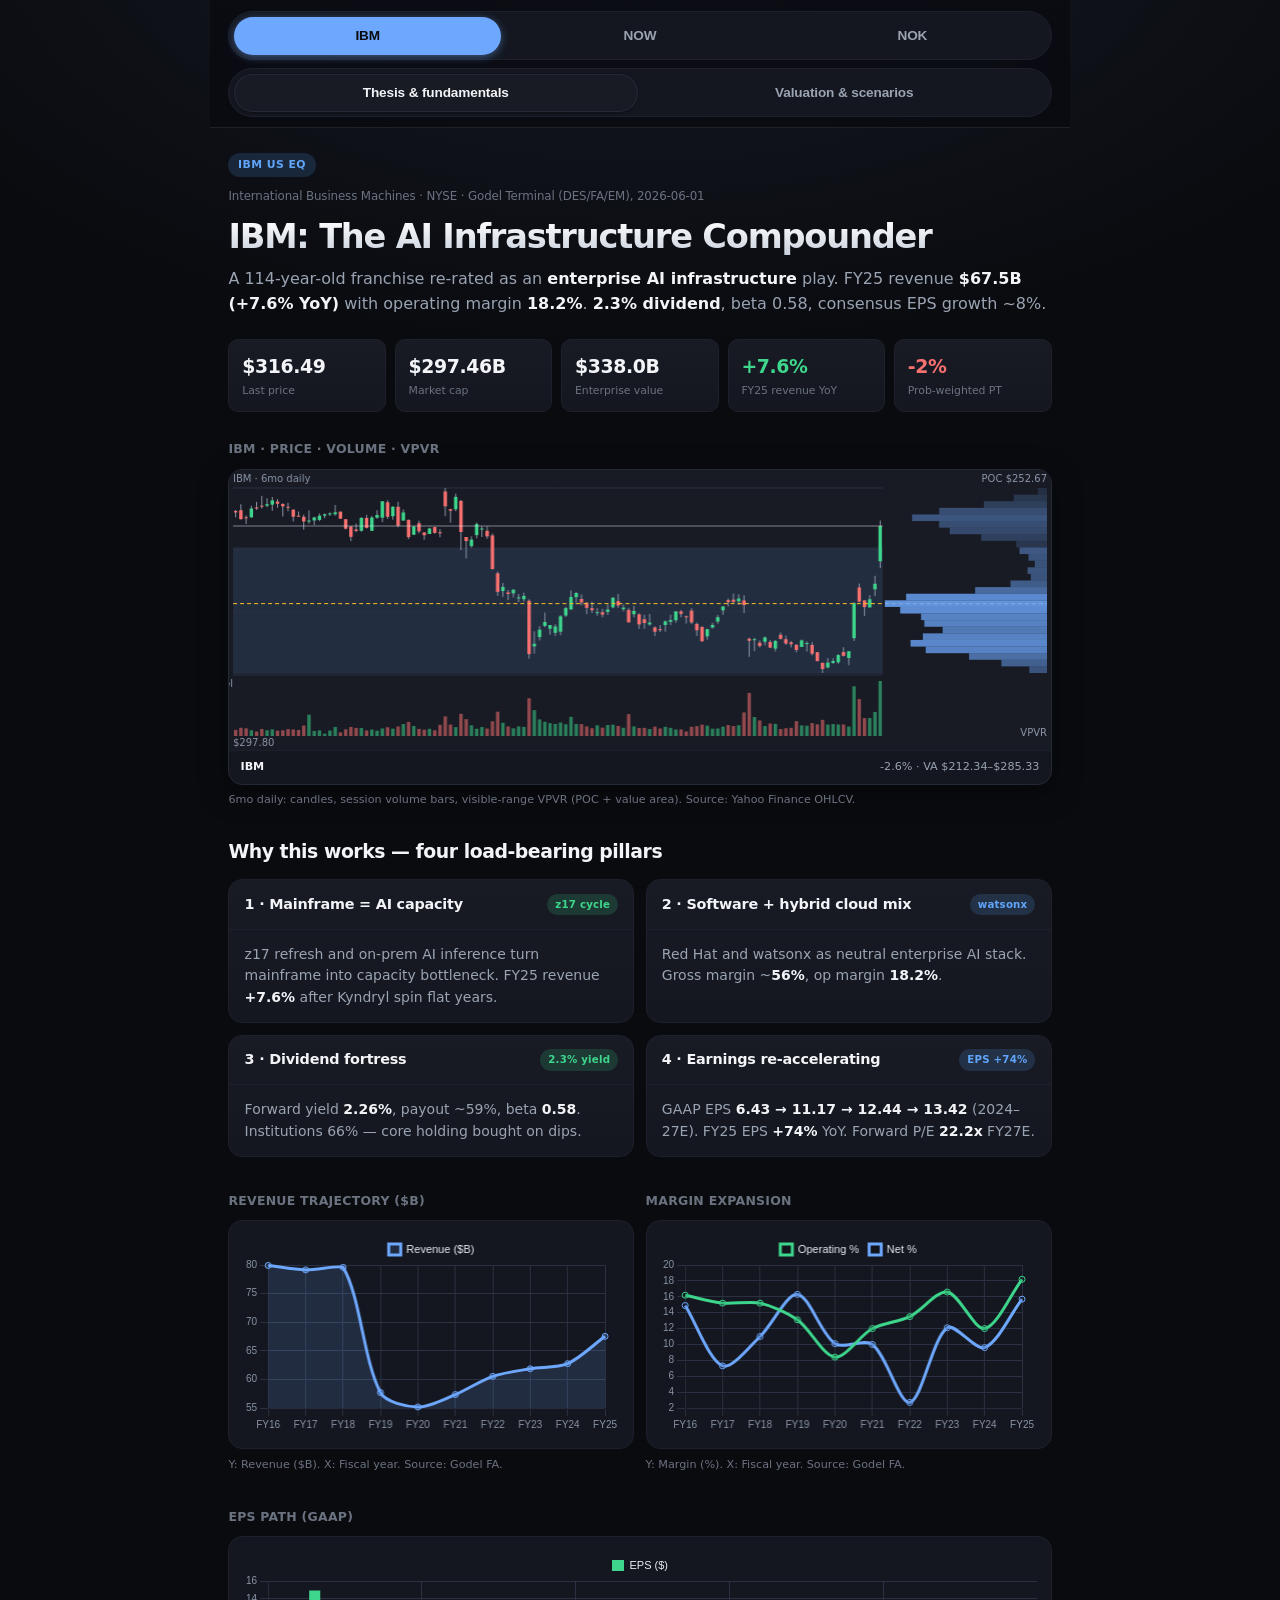
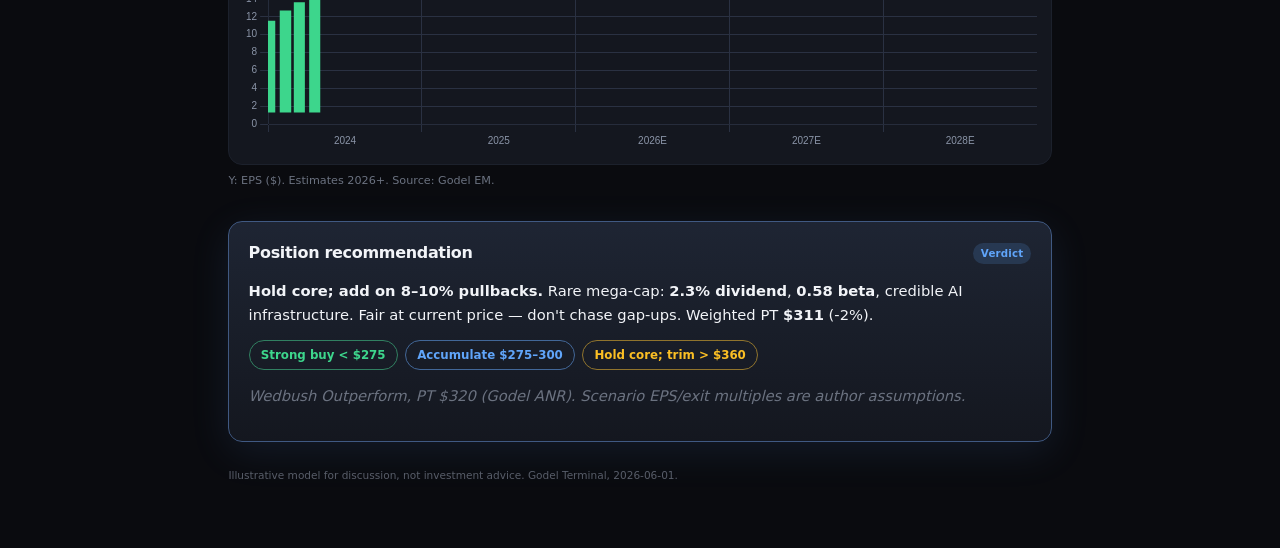
==== index.html @ f0297474 "Investment theses static site Co-authored-by: Cursor <cursoragent@cursor.com>" ====
<!DOCTYPE html>
<html lang="en">
<head>
  <meta charset="UTF-8" />
  <meta name="viewport" content="width=device-width, initial-scale=1, viewport-fit=cover" />
  <meta name="theme-color" content="#0f1117" />
  <title>Investment Theses</title>
  <link rel="stylesheet" href="styles.css" />
  <script src="chart.umd.min.js"></script>
</head>
<body>
  <div class="wrap">
    <div id="top-bar" class="top-bar"></div>
    <main id="main"></main>
  </div>
  <script src="data.js"></script>
  <script src="vpvr.js"></script>
  <script src="app.js"></script>
</body>
</html>
---- styles.css ----
:root {
  --bg: #0a0b0f;
  --bg-elev: #101218;
  --surface: #14171f;
  --surface-2: #181b24;
  --border: #242936;
  --border-soft: #1c212c;
  --text: #f2f4f8;
  --muted: #9aa3b2;
  --faint: #6b7280;
  --accent: #6ea8fe;
  --success: #3dd68c;
  --danger: #f87171;
  --warning: #fbbf24;
  --info: #60a5fa;
  --radius: 14px;
  --radius-sm: 10px;
  --ease: cubic-bezier(0.22, 0.61, 0.36, 1);
}

* { box-sizing: border-box; margin: 0; padding: 0; }
html { -webkit-text-size-adjust: 100%; scroll-behavior: smooth; }

body {
  font-family: -apple-system, BlinkMacSystemFont, "SF Pro Text", system-ui, "Segoe UI", Roboto, sans-serif;
  background:
    radial-gradient(120% 90% at 50% -10%, #161a26 0%, var(--bg) 55%) fixed,
    var(--bg);
  color: var(--text);
  line-height: 1.5;
  min-height: 100dvh;
  -webkit-font-smoothing: antialiased;
  text-rendering: optimizeLegibility;
}

.wrap {
  max-width: 860px;
  margin: 0 auto;
  padding: 0 1.15rem 4rem;
  padding-left: max(1.15rem, env(safe-area-inset-left));
  padding-right: max(1.15rem, env(safe-area-inset-right));
}

/* ---------- Top bar / segmented controls ---------- */
.top-bar {
  position: sticky;
  top: 0;
  z-index: 30;
  background: color-mix(in srgb, var(--bg) 72%, transparent);
  -webkit-backdrop-filter: saturate(180%) blur(20px);
  backdrop-filter: saturate(180%) blur(20px);
  border-bottom: 1px solid var(--border-soft);
  padding: 0.6rem 1.15rem 0.65rem;
  margin: 0 -1.15rem 1.4rem;
  padding-top: max(0.7rem, env(safe-area-inset-top));
}

.ticker-row,
.view-row {
  display: grid;
  gap: 0.3rem;
  background: var(--surface);
  border: 1px solid var(--border-soft);
  border-radius: 999px;
  padding: 0.28rem;
}
.ticker-row { grid-template-columns: repeat(3, 1fr); margin-bottom: 0.5rem; }
.view-row { grid-template-columns: repeat(2, 1fr); }

.ticker-btn,
.view-btn {
  appearance: none;
  border: none;
  background: transparent;
  color: var(--muted);
  font-size: 0.85rem;
  font-weight: 600;
  letter-spacing: -0.01em;
  border-radius: 999px;
  min-height: 38px;
  padding: 0 0.5rem;
  cursor: pointer;
  transition: color 0.2s var(--ease), background 0.25s var(--ease), box-shadow 0.25s var(--ease);
  -webkit-tap-highlight-color: transparent;
}
.ticker-btn:active,
.view-btn:active { transform: scale(0.97); }

.ticker-btn.active {
  color: #0a0b0f;
  background: var(--accent);
  box-shadow: 0 2px 8px color-mix(in srgb, var(--accent) 45%, transparent);
}
.view-btn.active {
  color: var(--text);
  background: var(--surface-2);
  box-shadow: 0 1px 3px rgba(0, 0, 0, 0.4), inset 0 0 0 1px var(--border);
}

/* ---------- Header ---------- */
main { animation: fade-up 0.45s var(--ease) both; }
@keyframes fade-up {
  from { opacity: 0; transform: translateY(8px); }
  to { opacity: 1; transform: none; }
}

.badge {
  display: inline-flex;
  align-items: center;
  font-size: 0.68rem;
  font-weight: 700;
  letter-spacing: 0.04em;
  padding: 0.22rem 0.6rem;
  border-radius: 999px;
  background: color-mix(in srgb, var(--info) 16%, transparent);
  color: var(--info);
  margin-bottom: 0.7rem;
  text-transform: uppercase;
}
.meta { font-size: 0.74rem; color: var(--faint); margin-bottom: 0.85rem; letter-spacing: -0.01em; }

h1 {
  font-size: clamp(1.6rem, 7vw, 2.1rem);
  font-weight: 800;
  letter-spacing: -0.035em;
  line-height: 1.1;
  margin-bottom: 0.7rem;
  background: linear-gradient(180deg, #ffffff, #c8cfdc);
  -webkit-background-clip: text;
  background-clip: text;
  -webkit-text-fill-color: transparent;
}
.lead { color: var(--muted); font-size: 1rem; line-height: 1.55; margin-bottom: 1.4rem; }
.lead strong { color: var(--text); font-weight: 650; }

/* ---------- Stat grid ---------- */
.stats {
  display: grid;
  grid-template-columns: repeat(2, 1fr);
  gap: 0.55rem;
  margin-bottom: 1.6rem;
}
@media (min-width: 560px) { .stats { grid-template-columns: repeat(5, 1fr); } }

.stat {
  background: linear-gradient(180deg, var(--surface-2), var(--surface));
  border: 1px solid var(--border-soft);
  border-radius: var(--radius-sm);
  padding: 0.7rem 0.8rem;
  transition: transform 0.2s var(--ease), border-color 0.2s var(--ease);
}
.stat:active { transform: scale(0.98); }
.stat .val { font-size: 1.18rem; font-weight: 750; letter-spacing: -0.02em; }
.stat .val.success { color: var(--success); }
.stat .val.danger { color: var(--danger); }
.stat .val.warning { color: var(--warning); }
.stat .lbl { font-size: 0.68rem; color: var(--faint); margin-top: 0.2rem; letter-spacing: -0.005em; }

/* ---------- Headings ---------- */
h2 {
  font-size: 1.18rem;
  font-weight: 750;
  letter-spacing: -0.025em;
  margin: 1.8rem 0 0.9rem;
}
h3 {
  font-size: 0.78rem;
  font-weight: 650;
  letter-spacing: 0.02em;
  text-transform: uppercase;
  margin: 1.1rem 0 0.55rem;
  color: var(--faint);
}

/* ---------- Cards ---------- */
.tab-panel { animation: fade-up 0.4s var(--ease) both; }

.grid-2 { display: grid; gap: 0.7rem; margin-bottom: 1.1rem; }
@media (min-width: 640px) { .grid-2 { grid-template-columns: 1fr 1fr; } }

.card {
  background: linear-gradient(180deg, var(--surface-2), var(--surface));
  border: 1px solid var(--border-soft);
  border-radius: var(--radius);
  overflow: hidden;
  transition: transform 0.2s var(--ease), border-color 0.2s var(--ease);
}
.card:active { transform: scale(0.99); }
.card-head {
  display: flex;
  justify-content: space-between;
  align-items: center;
  gap: 0.5rem;
  padding: 0.85rem 0.95rem;
  border-bottom: 1px solid var(--border-soft);
  font-size: 0.9rem;
  font-weight: 700;
  letter-spacing: -0.015em;
}
.card-body { padding: 0.85rem 0.95rem; font-size: 0.875rem; color: var(--muted); line-height: 1.55; }
.card-body strong { color: var(--text); font-weight: 650; }

.pill-sm {
  font-size: 0.64rem;
  font-weight: 700;
  letter-spacing: 0.02em;
  padding: 0.18rem 0.5rem;
  border-radius: 999px;
  white-space: nowrap;
}
.pill-sm.success { background: color-mix(in srgb, var(--success) 16%, transparent); color: var(--success); }
.pill-sm.info { background: color-mix(in srgb, var(--info) 16%, transparent); color: var(--info); }
.pill-sm.warning { background: color-mix(in srgb, var(--warning) 16%, transparent); color: var(--warning); }

/* ---------- Chart boxes ---------- */
.chart-box {
  background: var(--surface);
  border: 1px solid var(--border-soft);
  border-radius: var(--radius);
  padding: 0.85rem;
  margin-bottom: 0.5rem;
  min-height: 220px;
}
.chart-box canvas { width: 100% !important; height: 200px !important; }
.caption { font-size: 0.7rem; color: var(--faint); margin-bottom: 1.1rem; line-height: 1.45; }

/* ---------- Mini plot ---------- */
.mini-plots-section { margin: 0 0 1.6rem; }
.mini-plots-heading {
  font-size: 0.78rem;
  font-weight: 650;
  letter-spacing: 0.02em;
  text-transform: uppercase;
  color: var(--faint);
  margin-bottom: 0.65rem;
}
.mini-plot-active { margin-bottom: 0.4rem; }
.mini-plot {
  background: var(--surface);
  border: 1px solid var(--border);
  border-radius: var(--radius);
  overflow: hidden;
  box-shadow: 0 8px 30px rgba(0, 0, 0, 0.35);
}
.mini-plot-canvas { display: block; width: 100%; height: 280px; }
.mini-plot-foot {
  display: flex;
  justify-content: space-between;
  align-items: center;
  padding: 0.5rem 0.7rem;
  font-size: 0.7rem;
  color: var(--muted);
  border-top: 1px solid var(--border-soft);
}
.mini-plot-sym { font-weight: 700; color: var(--text); letter-spacing: -0.01em; }

/* ---------- Table ---------- */
.table-wrap {
  overflow-x: auto;
  -webkit-overflow-scrolling: touch;
  margin: 0.85rem 0 1.1rem;
  border: 1px solid var(--border-soft);
  border-radius: var(--radius);
  max-width: 100%;
  scrollbar-width: thin;
}
.table-wrap table { min-width: 620px; }
table { width: 100%; border-collapse: collapse; font-size: 0.78rem; }
th, td { padding: 0.65rem 0.7rem; text-align: left; border-bottom: 1px solid var(--border-soft); }
th {
  background: var(--surface-2);
  color: var(--faint);
  font-weight: 650;
  font-size: 0.68rem;
  letter-spacing: 0.03em;
  text-transform: uppercase;
  position: sticky;
  top: 0;
}
tr:last-child td { border-bottom: none; }
td.num { text-align: right; white-space: nowrap; font-variant-numeric: tabular-nums; }
tr.row-danger td:first-child { color: var(--danger); font-weight: 650; }
tr.row-info td:first-child { color: var(--info); font-weight: 650; }
tr.row-success td:first-child { color: var(--success); font-weight: 650; }

/* ---------- Callouts ---------- */
.callout {
  border-radius: var(--radius);
  padding: 0.9rem 1rem;
  margin-bottom: 0.75rem;
  font-size: 0.84rem;
}
.callout.success { background: color-mix(in srgb, var(--success) 8%, var(--surface)); border: 1px solid color-mix(in srgb, var(--success) 28%, var(--border-soft)); }
.callout.danger { background: color-mix(in srgb, var(--danger) 8%, var(--surface)); border: 1px solid color-mix(in srgb, var(--danger) 28%, var(--border-soft)); }
.callout-title { font-weight: 700; margin-bottom: 0.5rem; font-size: 0.88rem; letter-spacing: -0.01em; }
.callout ul { padding-left: 1.15rem; color: var(--muted); }
.callout li { margin-bottom: 0.35rem; line-height: 1.5; }

/* ---------- Verdict ---------- */
.verdict {
  border: 1px solid color-mix(in srgb, var(--accent) 38%, var(--border));
  border-radius: var(--radius);
  background:
    linear-gradient(180deg, color-mix(in srgb, var(--accent) 7%, var(--surface-2)), var(--surface));
  padding: 1.2rem;
  margin: 2rem 0 1.2rem;
  box-shadow: 0 10px 40px color-mix(in srgb, var(--accent) 10%, transparent);
}
.verdict-head { display: flex; justify-content: space-between; align-items: center; margin-bottom: 0.85rem; font-weight: 750; font-size: 1rem; letter-spacing: -0.02em; }
.verdict p { font-size: 0.92rem; line-height: 1.6; margin-bottom: 0.9rem; }
.verdict p strong { font-weight: 750; color: var(--text); }
.verdict-zones { display: flex; flex-wrap: wrap; gap: 0.45rem; margin-bottom: 0.85rem; }
.zone {
  font-size: 0.74rem;
  font-weight: 600;
  padding: 0.32rem 0.7rem;
  border-radius: 999px;
  border: 1px solid var(--border);
}
.zone.success { border-color: color-mix(in srgb, var(--success) 50%, var(--border)); color: var(--success); }
.zone.info { border-color: color-mix(in srgb, var(--info) 50%, var(--border)); color: var(--info); }
.zone.warning { border-color: color-mix(in srgb, var(--warning) 50%, var(--border)); color: var(--warning); }
.footnote { font-size: 0.72rem; color: var(--faint); font-style: italic; line-height: 1.5; }

.disclaimer { font-size: 0.66rem; color: color-mix(in srgb, var(--faint) 80%, transparent); margin-top: 1.6rem; line-height: 1.5; }
.hidden { display: none !important; }

@media (prefers-reduced-motion: reduce) {
  main, .tab-panel { animation: none; }
  * { transition: none !important; }
}
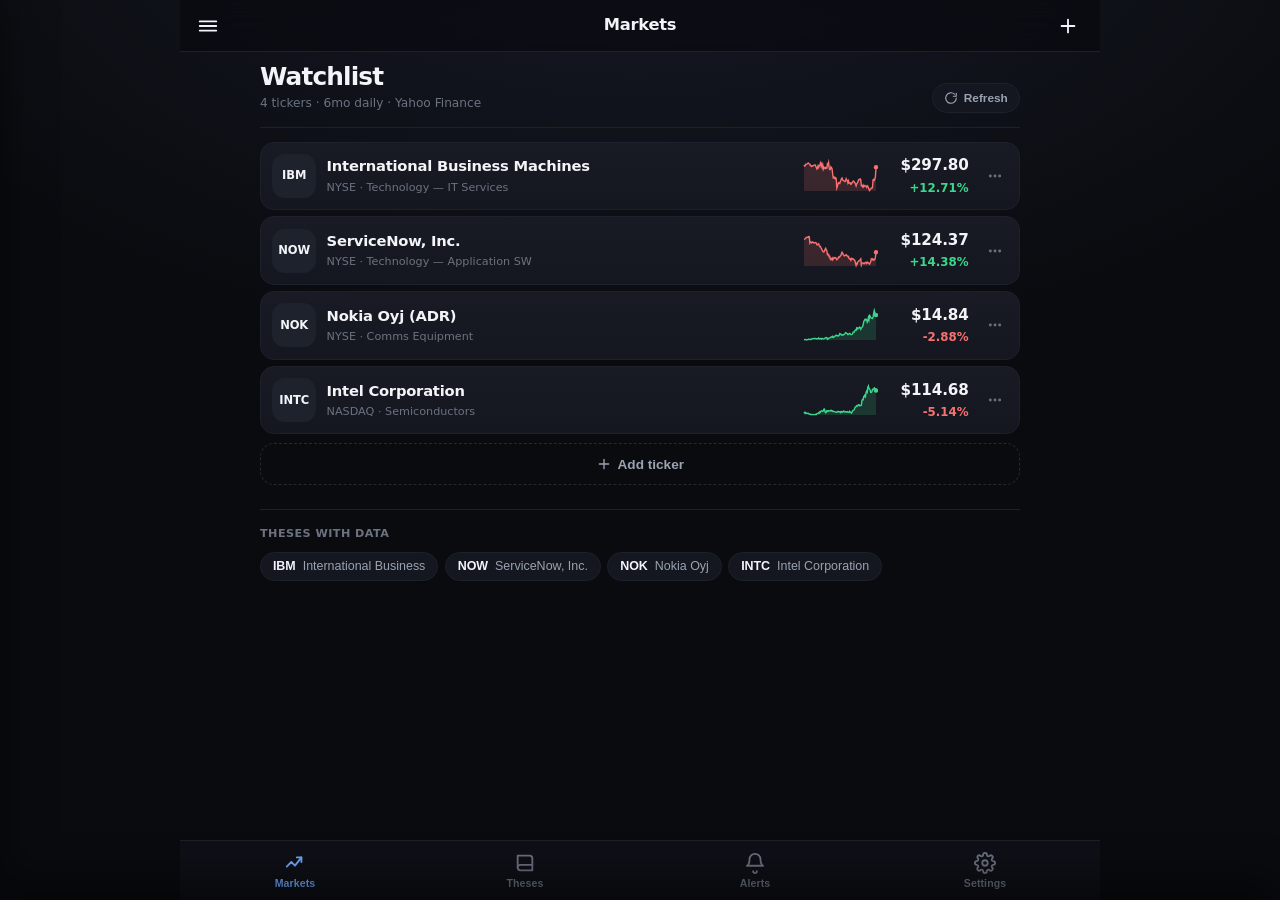
==== commit 9e60c999: "Rebuild as app shell: bottom tabs, drawer, watchlist, hash router The thesis viewer was just a flat " ====
--- a/index.html
+++ b/index.html
@@ -3,16 +3,78 @@
 <head>
   <meta charset="UTF-8" />
   <meta name="viewport" content="width=device-width, initial-scale=1, viewport-fit=cover" />
-  <meta name="theme-color" content="#0f1117" />
-  <title>Investment Theses</title>
+  <meta name="theme-color" content="#0a0b0f" />
+  <title>Free Food — Markets, Theses, Watchlist</title>
   <link rel="stylesheet" href="styles.css" />
   <script src="chart.umd.min.js"></script>
 </head>
 <body>
-  <div class="wrap">
-    <div id="top-bar" class="top-bar"></div>
-    <main id="main"></main>
+  <div id="app" class="app">
+    <header id="app-header" class="app-header">
+      <button type="button" id="btn-drawer" class="icon-btn" aria-label="Open menu">
+        <svg viewBox="0 0 24 24" width="22" height="22" fill="none" stroke="currentColor" stroke-width="2" stroke-linecap="round"><path d="M3 7h18M3 12h18M3 17h18"/></svg>
+      </button>
+      <div class="app-header-title" id="header-title">Markets</div>
+      <button type="button" id="btn-action" class="icon-btn" aria-label="Action">
+        <svg viewBox="0 0 24 24" width="22" height="22" fill="none" stroke="currentColor" stroke-width="2" stroke-linecap="round"><path d="M12 5v14M5 12h14"/></svg>
+      </button>
+    </header>
+
+    <main id="view" class="view"></main>
+
+    <nav id="tabbar" class="tabbar" aria-label="Primary">
+      <button type="button" class="tab" data-tab="markets" aria-label="Markets">
+        <svg viewBox="0 0 24 24" width="22" height="22" fill="none" stroke="currentColor" stroke-width="2" stroke-linecap="round" stroke-linejoin="round"><path d="M3 17l5-5 4 4 7-9"/><path d="M14 7h5v5"/></svg>
+        <span>Markets</span>
+      </button>
+      <button type="button" class="tab" data-tab="theses" aria-label="Theses">
+        <svg viewBox="0 0 24 24" width="22" height="22" fill="none" stroke="currentColor" stroke-width="2" stroke-linecap="round" stroke-linejoin="round"><path d="M4 4h13a3 3 0 013 3v13H7a3 3 0 01-3-3V4z"/><path d="M4 17a3 3 0 013-3h13"/></svg>
+        <span>Theses</span>
+      </button>
+      <button type="button" class="tab" data-tab="alerts" aria-label="Alerts">
+        <svg viewBox="0 0 24 24" width="22" height="22" fill="none" stroke="currentColor" stroke-width="2" stroke-linecap="round" stroke-linejoin="round"><path d="M6 8a6 6 0 1112 0c0 6 3 7 3 7H3s3-1 3-7z"/><path d="M10 21a2 2 0 004 0"/></svg>
+        <span>Alerts</span>
+      </button>
+      <button type="button" class="tab" data-tab="settings" aria-label="Settings">
+        <svg viewBox="0 0 24 24" width="22" height="22" fill="none" stroke="currentColor" stroke-width="2" stroke-linecap="round" stroke-linejoin="round"><circle cx="12" cy="12" r="3"/><path d="M19.4 15a1.7 1.7 0 00.34 1.87l.06.06a2 2 0 01-2.83 2.83l-.06-.06a1.7 1.7 0 00-1.87-.34 1.7 1.7 0 00-1.04 1.56V21a2 2 0 01-4 0v-.08a1.7 1.7 0 00-1.11-1.56 1.7 1.7 0 00-1.87.34l-.06.06A2 2 0 014.13 16.93l.06-.06A1.7 1.7 0 004.53 15a1.7 1.7 0 00-1.56-1.04H3a2 2 0 010-4h.08A1.7 1.7 0 004.6 8.91a1.7 1.7 0 00-.34-1.87l-.06-.06a2 2 0 012.83-2.83l.06.06a1.7 1.7 0 001.87.34H9a1.7 1.7 0 001.04-1.56V3a2 2 0 014 0v.08a1.7 1.7 0 001.04 1.56 1.7 1.7 0 001.87-.34l.06-.06a2 2 0 012.83 2.83l-.06.06a1.7 1.7 0 00-.34 1.87V9c.27.61.86 1 1.51 1.04H21a2 2 0 010 4h-.08a1.7 1.7 0 00-1.52 1.04z"/></svg>
+        <span>Settings</span>
+      </button>
+    </nav>
+
+    <aside id="drawer" class="drawer" aria-hidden="true">
+      <div class="drawer-scrim" data-close></div>
+      <div class="drawer-panel" role="dialog" aria-label="Menu">
+        <div class="drawer-head">
+          <div class="drawer-brand">
+            <div class="brand-mark">F</div>
+            <div>
+              <div class="brand-name">Free Food</div>
+              <div class="brand-sub">Markets · Theses · Watchlist</div>
+            </div>
+          </div>
+          <button type="button" class="icon-btn" data-close aria-label="Close menu">
+            <svg viewBox="0 0 24 24" width="20" height="20" fill="none" stroke="currentColor" stroke-width="2" stroke-linecap="round"><path d="M6 6l12 12M18 6L6 18"/></svg>
+          </button>
+        </div>
+        <nav class="drawer-nav" id="drawer-nav"></nav>
+        <div class="drawer-foot">
+          <a class="drawer-link" href="https://github.com/sneakingaround/free_food" target="_blank" rel="noopener">View source on GitHub</a>
+          <div class="drawer-version" id="drawer-version">v0.2 · 2026-06-01</div>
+        </div>
+      </div>
+    </aside>
+
+    <div id="sheet" class="sheet" aria-hidden="true">
+      <div class="sheet-scrim" data-close></div>
+      <div class="sheet-panel" role="dialog" aria-label="Sheet">
+        <div class="sheet-handle"></div>
+        <div class="sheet-content" id="sheet-content"></div>
+      </div>
+    </div>
+
+    <div id="toast" class="toast" aria-live="polite"></div>
   </div>
+
   <script src="data.js"></script>
   <script src="vpvr.js"></script>
   <script src="app.js"></script>
--- a/styles.css
+++ b/styles.css
@@ -3,22 +3,30 @@
   --bg-elev: #101218;
   --surface: #14171f;
   --surface-2: #181b24;
+  --surface-3: #1e222d;
   --border: #242936;
   --border-soft: #1c212c;
   --text: #f2f4f8;
   --muted: #9aa3b2;
   --faint: #6b7280;
   --accent: #6ea8fe;
+  --accent-2: #8fbcff;
   --success: #3dd68c;
   --danger: #f87171;
   --warning: #fbbf24;
   --info: #60a5fa;
   --radius: 14px;
   --radius-sm: 10px;
+  --radius-lg: 20px;
   --ease: cubic-bezier(0.22, 0.61, 0.36, 1);
+  --header-h: 52px;
+  --tabbar-h: 60px;
+  --safe-top: env(safe-area-inset-top, 0px);
+  --safe-bottom: env(safe-area-inset-bottom, 0px);
 }
 
 * { box-sizing: border-box; margin: 0; padding: 0; }
+html, body { height: 100%; }
 html { -webkit-text-size-adjust: 100%; scroll-behavior: smooth; }
 
 body {
@@ -28,82 +36,537 @@
     var(--bg);
   color: var(--text);
   line-height: 1.5;
-  min-height: 100dvh;
   -webkit-font-smoothing: antialiased;
   text-rendering: optimizeLegibility;
-}
-
-.wrap {
-  max-width: 860px;
+  overflow: hidden; /* outer scrolls live inside .view */
+}
+
+a { color: var(--accent); text-decoration: none; }
+a:hover { color: var(--accent-2); }
+
+/* ============================================================
+   APP SHELL
+   ============================================================ */
+.app {
+  display: grid;
+  grid-template-rows: auto 1fr auto;
+  grid-template-columns: minmax(0, 1fr);
+  height: 100dvh;
+  width: 100%;
+  max-width: 920px;
   margin: 0 auto;
-  padding: 0 1.15rem 4rem;
-  padding-left: max(1.15rem, env(safe-area-inset-left));
-  padding-right: max(1.15rem, env(safe-area-inset-right));
-}
-
-/* ---------- Top bar / segmented controls ---------- */
-.top-bar {
-  position: sticky;
-  top: 0;
-  z-index: 30;
+  position: relative;
+}
+
+/* ----- header ----- */
+.app-header {
+  position: sticky; top: 0; z-index: 30;
+  display: grid;
+  grid-template-columns: 44px 1fr 44px;
+  align-items: center;
+  height: calc(var(--header-h) + var(--safe-top));
+  padding-top: var(--safe-top);
+  padding-inline: 0.5rem;
   background: color-mix(in srgb, var(--bg) 72%, transparent);
   -webkit-backdrop-filter: saturate(180%) blur(20px);
   backdrop-filter: saturate(180%) blur(20px);
   border-bottom: 1px solid var(--border-soft);
-  padding: 0.6rem 1.15rem 0.65rem;
-  margin: 0 -1.15rem 1.4rem;
-  padding-top: max(0.7rem, env(safe-area-inset-top));
-}
-
-.ticker-row,
-.view-row {
+}
+.app-header-title {
+  text-align: center;
+  font-size: 1.02rem;
+  font-weight: 700;
+  letter-spacing: -0.015em;
+  color: var(--text);
+}
+.icon-btn {
+  appearance: none;
+  background: transparent;
+  border: none;
+  color: var(--text);
+  width: 40px; height: 40px;
+  border-radius: 999px;
+  display: inline-flex; align-items: center; justify-content: center;
+  cursor: pointer;
+  transition: background 0.2s var(--ease);
+  -webkit-tap-highlight-color: transparent;
+}
+.icon-btn:hover { background: var(--surface-2); }
+.icon-btn:active { background: var(--surface-3); transform: scale(0.96); }
+
+/* ----- view (scrollable region) ----- */
+.view {
+  overflow-y: auto;
+  overflow-x: hidden;
+  padding: 0.7rem 1.05rem calc(1.6rem + var(--tabbar-h) + var(--safe-bottom));
+  padding-left: max(1.05rem, env(safe-area-inset-left));
+  padding-right: max(1.05rem, env(safe-area-inset-right));
+  scrollbar-width: thin;
+  animation: fade-up 0.32s var(--ease) both;
+}
+@keyframes fade-up {
+  from { opacity: 0; transform: translateY(6px); }
+  to { opacity: 1; transform: none; }
+}
+
+/* ----- tabbar ----- */
+.tabbar {
+  position: sticky; bottom: 0; z-index: 30;
   display: grid;
-  gap: 0.3rem;
+  grid-template-columns: repeat(4, 1fr);
+  gap: 0;
+  height: calc(var(--tabbar-h) + var(--safe-bottom));
+  padding-bottom: var(--safe-bottom);
+  background: color-mix(in srgb, var(--bg-elev) 88%, transparent);
+  -webkit-backdrop-filter: saturate(180%) blur(22px);
+  backdrop-filter: saturate(180%) blur(22px);
+  border-top: 1px solid var(--border-soft);
+}
+.tab {
+  appearance: none;
+  background: transparent;
+  border: none;
+  color: var(--faint);
+  font-size: 0.66rem;
+  font-weight: 600;
+  letter-spacing: 0.01em;
+  display: flex; flex-direction: column;
+  align-items: center; justify-content: center;
+  gap: 0.18rem;
+  cursor: pointer;
+  -webkit-tap-highlight-color: transparent;
+  transition: color 0.18s var(--ease), transform 0.15s var(--ease);
+}
+.tab svg { transition: transform 0.2s var(--ease); }
+.tab:active { transform: scale(0.96); }
+.tab.active { color: var(--accent); }
+.tab.active svg { transform: translateY(-1px); }
+
+/* ============================================================
+   DRAWER
+   ============================================================ */
+.drawer {
+  position: fixed; inset: 0;
+  z-index: 60;
+  pointer-events: none;
+}
+.drawer.open { pointer-events: auto; }
+.drawer-scrim {
+  position: absolute; inset: 0;
+  background: rgba(0, 0, 0, 0.6);
+  opacity: 0;
+  transition: opacity 0.25s var(--ease);
+}
+.drawer.open .drawer-scrim { opacity: 1; }
+.drawer-panel {
+  position: absolute; top: 0; left: 0; bottom: 0;
+  width: min(86vw, 320px);
+  background: var(--bg-elev);
+  border-right: 1px solid var(--border-soft);
+  transform: translateX(-105%);
+  transition: transform 0.28s var(--ease);
+  padding: calc(0.9rem + var(--safe-top)) 0.9rem calc(0.9rem + var(--safe-bottom));
+  display: flex; flex-direction: column;
+  gap: 1rem;
+  box-shadow: 18px 0 40px rgba(0, 0, 0, 0.5);
+}
+.drawer.open .drawer-panel { transform: translateX(0); }
+.drawer-head { display: flex; align-items: center; justify-content: space-between; gap: 0.6rem; }
+.drawer-brand { display: flex; align-items: center; gap: 0.7rem; }
+.brand-mark {
+  width: 38px; height: 38px;
+  border-radius: 10px;
+  background: linear-gradient(140deg, var(--accent), #b692ff);
+  color: #0a0b0f;
+  display: grid; place-items: center;
+  font-weight: 800; font-size: 1.1rem;
+  letter-spacing: -0.02em;
+  box-shadow: 0 6px 18px color-mix(in srgb, var(--accent) 40%, transparent);
+}
+.brand-name { font-weight: 750; letter-spacing: -0.02em; }
+.brand-sub { font-size: 0.7rem; color: var(--faint); }
+
+.drawer-nav { display: flex; flex-direction: column; gap: 0.25rem; }
+.drawer-item {
+  appearance: none;
+  background: transparent;
+  border: none;
+  color: var(--text);
+  text-align: left;
+  display: flex; align-items: center;
+  justify-content: space-between;
+  gap: 0.6rem;
+  padding: 0.75rem 0.7rem;
+  border-radius: var(--radius-sm);
+  cursor: pointer;
+  transition: background 0.18s var(--ease);
+}
+.drawer-item:hover { background: var(--surface-2); }
+.drawer-item.active {
+  background: color-mix(in srgb, var(--accent) 14%, transparent);
+  color: var(--accent);
+}
+.drawer-item-label { font-weight: 650; font-size: 0.95rem; letter-spacing: -0.015em; }
+.drawer-item-hint { font-size: 0.72rem; color: var(--faint); margin-top: 0.1rem; }
+.drawer-item.active .drawer-item-hint { color: color-mix(in srgb, var(--accent) 60%, var(--muted)); }
+
+.drawer-foot { margin-top: auto; display: flex; flex-direction: column; gap: 0.35rem; padding: 0.45rem 0.4rem; }
+.drawer-link { font-size: 0.8rem; }
+.drawer-version { font-size: 0.7rem; color: var(--faint); }
+
+/* ============================================================
+   SHEET (bottom sheet modal)
+   ============================================================ */
+.sheet {
+  position: fixed; inset: 0; z-index: 70;
+  pointer-events: none;
+}
+.sheet.open { pointer-events: auto; }
+.sheet-scrim {
+  position: absolute; inset: 0;
+  background: rgba(0, 0, 0, 0.55);
+  opacity: 0;
+  transition: opacity 0.22s var(--ease);
+}
+.sheet.open .sheet-scrim { opacity: 1; }
+.sheet-panel {
+  position: absolute; left: 0; right: 0; bottom: 0;
+  background: var(--bg-elev);
+  border-top: 1px solid var(--border-soft);
+  border-top-left-radius: var(--radius-lg);
+  border-top-right-radius: var(--radius-lg);
+  padding: 0.65rem 1rem calc(1rem + var(--safe-bottom));
+  max-height: 80dvh;
+  overflow-y: auto;
+  transform: translateY(100%);
+  transition: transform 0.28s var(--ease);
+  box-shadow: 0 -20px 40px rgba(0, 0, 0, 0.55);
+}
+.sheet.open .sheet-panel { transform: translateY(0); }
+.sheet-handle {
+  width: 38px; height: 4px;
+  background: var(--border);
+  border-radius: 999px;
+  margin: 0.15rem auto 0.85rem;
+}
+.sheet-title { font-size: 1.05rem; font-weight: 750; letter-spacing: -0.02em; }
+.sheet-meta { color: var(--faint); font-weight: 500; }
+.sheet-sub { font-size: 0.78rem; color: var(--muted); margin-top: 0.25rem; margin-bottom: 0.9rem; }
+.sheet-note { font-size: 0.72rem; color: var(--faint); margin-top: 0.9rem; line-height: 1.5; }
+
+.picker { list-style: none; display: flex; flex-direction: column; gap: 0.4rem; }
+.picker-row {
+  display: flex; align-items: center; gap: 0.8rem;
+  padding: 0.7rem 0.7rem;
+  border-radius: var(--radius-sm);
   background: var(--surface);
   border: 1px solid var(--border-soft);
-  border-radius: 999px;
-  padding: 0.28rem;
-}
-.ticker-row { grid-template-columns: repeat(3, 1fr); margin-bottom: 0.5rem; }
-.view-row { grid-template-columns: repeat(2, 1fr); }
-
-.ticker-btn,
-.view-btn {
+  cursor: pointer;
+  color: var(--text);
+  transition: transform 0.15s var(--ease), background 0.2s var(--ease), border-color 0.2s var(--ease);
+}
+.picker-row:hover { background: var(--surface-2); border-color: var(--border); }
+.picker-row:active { transform: scale(0.98); }
+.picker-row svg { color: var(--accent); flex: 0 0 auto; }
+.picker-empty { color: var(--faint); font-size: 0.85rem; padding: 0.6rem 0.2rem; }
+
+.action-list { list-style: none; display: flex; flex-direction: column; gap: 0.35rem; }
+.action-btn {
+  appearance: none; background: var(--surface); border: 1px solid var(--border-soft);
+  color: var(--text);
+  width: 100%; text-align: left;
+  padding: 0.78rem 0.85rem;
+  border-radius: var(--radius-sm);
+  font-size: 0.95rem; font-weight: 600;
+  cursor: pointer;
+  transition: background 0.18s var(--ease);
+}
+.action-btn:hover { background: var(--surface-2); }
+.action-btn.destructive { color: var(--danger); }
+
+.quote-stats {
+  display: grid; grid-template-columns: repeat(2, 1fr);
+  gap: 0.5rem;
+}
+.qs {
+  background: var(--surface);
+  border: 1px solid var(--border-soft);
+  border-radius: var(--radius-sm);
+  padding: 0.6rem 0.7rem;
+}
+.qs-l { font-size: 0.68rem; color: var(--faint); text-transform: uppercase; letter-spacing: 0.03em; }
+.qs-v { font-size: 1rem; font-weight: 700; letter-spacing: -0.02em; margin-top: 0.18rem; }
+.qs-v.up { color: var(--success); }
+.qs-v.down { color: var(--danger); }
+
+/* ============================================================
+   TOAST
+   ============================================================ */
+.toast {
+  position: fixed;
+  left: 50%; transform: translateX(-50%) translateY(20px);
+  bottom: calc(var(--tabbar-h) + 1rem + var(--safe-bottom));
+  z-index: 80;
+  background: var(--surface-3);
+  color: var(--text);
+  border: 1px solid var(--border);
+  padding: 0.55rem 0.95rem;
+  border-radius: 999px;
+  font-size: 0.85rem; font-weight: 600;
+  box-shadow: 0 10px 30px rgba(0, 0, 0, 0.5);
+  opacity: 0;
+  pointer-events: none;
+  transition: opacity 0.18s var(--ease), transform 0.22s var(--ease);
+}
+.toast.show { opacity: 1; transform: translateX(-50%) translateY(0); }
+
+/* ============================================================
+   SCREEN PRIMITIVES
+   ============================================================ */
+.screen { max-width: 760px; margin: 0 auto; }
+.screen-head {
+  display: flex; align-items: flex-end; justify-content: space-between;
+  gap: 0.6rem;
+  padding-bottom: 0.9rem;
+  border-bottom: 1px solid var(--border-soft);
+  margin-bottom: 0.85rem;
+}
+.screen-title { font-size: 1.55rem; font-weight: 800; letter-spacing: -0.035em; line-height: 1.1; }
+.screen-sub { font-size: 0.76rem; color: var(--faint); margin-top: 0.25rem; }
+
+.ghost-btn {
   appearance: none;
-  border: none;
+  background: var(--surface);
+  border: 1px solid var(--border-soft);
+  color: var(--muted);
+  padding: 0.42rem 0.7rem;
+  font-size: 0.74rem; font-weight: 600;
+  border-radius: 999px;
+  cursor: pointer;
+  display: inline-flex; align-items: center; gap: 0.35rem;
+  transition: background 0.18s var(--ease), color 0.18s var(--ease), border-color 0.18s var(--ease);
+}
+.ghost-btn:hover { color: var(--text); border-color: var(--border); background: var(--surface-2); }
+
+.primary-btn {
+  appearance: none; border: none;
+  background: var(--accent); color: #0a0b0f;
+  font-weight: 700; letter-spacing: -0.01em;
+  padding: 0.7rem 1rem;
+  border-radius: 999px;
+  cursor: pointer;
+  box-shadow: 0 6px 18px color-mix(in srgb, var(--accent) 40%, transparent);
+  transition: transform 0.15s var(--ease);
+}
+.primary-btn:active { transform: scale(0.98); }
+
+.back-btn {
+  appearance: none; background: transparent; border: none;
+  color: var(--muted); font-weight: 600; font-size: 0.8rem;
+  display: inline-flex; align-items: center; gap: 0.3rem;
+  padding: 0.35rem 0.5rem; margin: 0 0 0.6rem -0.5rem;
+  border-radius: 8px;
+  cursor: pointer;
+  transition: color 0.15s var(--ease), background 0.18s var(--ease);
+}
+.back-btn:hover { color: var(--text); background: var(--surface-2); }
+
+/* ============================================================
+   ROWS (watchlist)
+   ============================================================ */
+.rows { list-style: none; display: flex; flex-direction: column; gap: 0.4rem; }
+.row {
+  display: grid;
+  grid-template-columns: 44px 1fr 76px 80px 32px;
+  align-items: center;
+  gap: 0.65rem;
+  padding: 0.7rem 0.5rem 0.7rem 0.7rem;
+  background: linear-gradient(180deg, var(--surface-2), var(--surface));
+  border: 1px solid var(--border-soft);
+  border-radius: var(--radius);
+  cursor: pointer;
+  transition: transform 0.15s var(--ease), border-color 0.2s var(--ease), background 0.2s var(--ease);
+}
+.row:hover { border-color: var(--border); }
+.row:active { transform: scale(0.99); }
+.row-badge {
+  width: 44px; height: 44px;
+  border-radius: 12px;
+  background: var(--surface-3);
+  border: 1px solid var(--border-soft);
+  display: grid; place-items: center;
+  font-size: 0.72rem; font-weight: 800;
+  letter-spacing: -0.01em;
+  color: var(--text);
+}
+.row-main { min-width: 0; }
+.row-name {
+  font-size: 0.92rem; font-weight: 650;
+  letter-spacing: -0.015em;
+  white-space: nowrap; overflow: hidden; text-overflow: ellipsis;
+}
+.row-sub { font-size: 0.7rem; color: var(--faint); margin-top: 0.15rem; white-space: nowrap; overflow: hidden; text-overflow: ellipsis; }
+.row-spark { width: 76px; height: 34px; }
+.spark-canvas { width: 100% !important; height: 34px !important; display: block; }
+.row-right { text-align: right; min-width: 0; }
+.row-price { font-size: 0.95rem; font-weight: 700; letter-spacing: -0.01em; font-variant-numeric: tabular-nums; }
+.row-change { font-size: 0.74rem; font-weight: 650; margin-top: 0.15rem; font-variant-numeric: tabular-nums; color: var(--muted); }
+.row-change.up { color: var(--success); }
+.row-change.down { color: var(--danger); }
+.row-more {
+  appearance: none; background: transparent; border: none;
+  color: var(--faint);
+  width: 32px; height: 32px;
+  display: inline-grid; place-items: center;
+  border-radius: 8px;
+  cursor: pointer;
+  transition: background 0.18s var(--ease), color 0.18s var(--ease);
+}
+.row-more:hover { background: var(--surface-3); color: var(--text); }
+
+.row-add {
+  appearance: none;
+  margin-top: 0.55rem;
+  width: 100%;
   background: transparent;
+  border: 1px dashed var(--border);
   color: var(--muted);
-  font-size: 0.85rem;
-  font-weight: 600;
-  letter-spacing: -0.01em;
-  border-radius: 999px;
-  min-height: 38px;
-  padding: 0 0.5rem;
-  cursor: pointer;
-  transition: color 0.2s var(--ease), background 0.25s var(--ease), box-shadow 0.25s var(--ease);
-  -webkit-tap-highlight-color: transparent;
-}
-.ticker-btn:active,
-.view-btn:active { transform: scale(0.97); }
-
-.ticker-btn.active {
-  color: #0a0b0f;
-  background: var(--accent);
-  box-shadow: 0 2px 8px color-mix(in srgb, var(--accent) 45%, transparent);
-}
-.view-btn.active {
-  color: var(--text);
+  padding: 0.75rem;
+  border-radius: var(--radius);
+  font-weight: 650; font-size: 0.85rem;
+  display: inline-flex; align-items: center; justify-content: center; gap: 0.35rem;
+  cursor: pointer;
+  transition: border-color 0.18s var(--ease), color 0.18s var(--ease), background 0.18s var(--ease);
+}
+.row-add:hover { color: var(--text); border-color: var(--accent); background: color-mix(in srgb, var(--accent) 7%, transparent); }
+
+@media (max-width: 460px) {
+  .row { grid-template-columns: 40px 1fr 60px 70px 28px; gap: 0.5rem; padding: 0.65rem 0.4rem 0.65rem 0.55rem; }
+  .row-badge { width: 40px; height: 40px; border-radius: 11px; font-size: 0.68rem; }
+  .row-spark { width: 60px; }
+}
+
+/* ============================================================
+   EMPTY STATE
+   ============================================================ */
+.empty {
+  text-align: center;
+  padding: 2rem 1rem;
+  border: 1px dashed var(--border);
+  border-radius: var(--radius-lg);
+  display: flex; flex-direction: column; align-items: center; gap: 0.6rem;
+}
+.empty-icon {
+  width: 64px; height: 64px;
+  border-radius: 16px;
   background: var(--surface-2);
-  box-shadow: 0 1px 3px rgba(0, 0, 0, 0.4), inset 0 0 0 1px var(--border);
-}
-
-/* ---------- Header ---------- */
-main { animation: fade-up 0.45s var(--ease) both; }
-@keyframes fade-up {
-  from { opacity: 0; transform: translateY(8px); }
-  to { opacity: 1; transform: none; }
-}
-
+  display: grid; place-items: center;
+  color: var(--accent);
+}
+.empty-title { font-size: 1.05rem; font-weight: 700; letter-spacing: -0.015em; }
+.empty-sub { font-size: 0.85rem; color: var(--muted); max-width: 360px; line-height: 1.5; }
+
+/* ============================================================
+   THESES INDEX
+   ============================================================ */
+.thesis-grid {
+  display: grid; gap: 0.6rem;
+  grid-template-columns: 1fr;
+  margin-bottom: 1.4rem;
+}
+@media (min-width: 640px) { .thesis-grid { grid-template-columns: 1fr 1fr; } }
+
+.thesis-card {
+  appearance: none;
+  background: linear-gradient(180deg, var(--surface-2), var(--surface));
+  border: 1px solid var(--border-soft);
+  border-radius: var(--radius);
+  padding: 0.95rem 1rem;
+  text-align: left;
+  cursor: pointer;
+  color: var(--text);
+  transition: transform 0.15s var(--ease), border-color 0.2s var(--ease);
+}
+.thesis-card:hover { border-color: var(--border); }
+.thesis-card:active { transform: scale(0.99); }
+.thesis-card-head { display: flex; align-items: center; justify-content: space-between; margin-bottom: 0.5rem; }
+.thesis-card-badge {
+  display: inline-flex; align-items: center;
+  font-size: 0.68rem; font-weight: 800; letter-spacing: 0.04em;
+  padding: 0.2rem 0.55rem;
+  border-radius: 6px;
+  background: var(--surface-3);
+  color: var(--text);
+}
+.thesis-card-title {
+  font-size: 1rem; font-weight: 700; letter-spacing: -0.02em;
+  line-height: 1.3;
+  margin-bottom: 0.3rem;
+}
+.thesis-card-meta { font-size: 0.72rem; color: var(--faint); margin-bottom: 0.75rem; }
+.thesis-card-foot {
+  display: flex; justify-content: space-between; align-items: baseline;
+  font-size: 0.78rem;
+  border-top: 1px solid var(--border-soft);
+  padding-top: 0.55rem;
+}
+.tc-l { color: var(--faint); }
+.tc-arrow { font-weight: 700; font-variant-numeric: tabular-nums; }
+.tc-arrow.up { color: var(--success); }
+.tc-arrow.down { color: var(--danger); }
+
+.movers { margin-top: 1.5rem; padding-top: 1rem; border-top: 1px solid var(--border-soft); }
+.movers-head { font-size: 0.7rem; font-weight: 650; letter-spacing: 0.04em; text-transform: uppercase; color: var(--faint); margin-bottom: 0.55rem; }
+.movers-copy { color: var(--muted); font-size: 0.86rem; line-height: 1.55; }
+
+.chips { display: flex; flex-wrap: wrap; gap: 0.4rem; }
+.chip {
+  appearance: none;
+  display: inline-flex; align-items: center; gap: 0.45rem;
+  background: var(--surface);
+  border: 1px solid var(--border-soft);
+  color: var(--text);
+  padding: 0.4rem 0.75rem;
+  border-radius: 999px;
+  font-size: 0.78rem; font-weight: 600;
+  cursor: pointer;
+  transition: background 0.18s var(--ease), border-color 0.18s var(--ease);
+}
+.chip:hover { background: var(--surface-2); border-color: var(--border); }
+.chip-sym { font-weight: 800; letter-spacing: -0.01em; }
+.chip-name { color: var(--muted); font-weight: 500; }
+
+.zone-list { list-style: none; display: flex; flex-direction: column; gap: 0.45rem; }
+.zone-item {
+  display: flex; align-items: center; gap: 0.7rem;
+  padding: 0.55rem 0.7rem;
+  background: var(--surface);
+  border: 1px solid var(--border-soft);
+  border-radius: var(--radius-sm);
+}
+.zone-sym { font-weight: 800; font-size: 0.78rem; letter-spacing: -0.01em; min-width: 42px; }
+.zone-zones { display: flex; flex-wrap: wrap; gap: 0.3rem; }
+.zone-empty { color: var(--faint); font-size: 0.82rem; }
+
+/* ============================================================
+   SETTINGS
+   ============================================================ */
+.settings { list-style: none; display: flex; flex-direction: column; gap: 0.4rem; }
+.settings-row {
+  display: flex; align-items: center; justify-content: space-between;
+  gap: 0.6rem;
+  padding: 0.85rem 0.95rem;
+  background: linear-gradient(180deg, var(--surface-2), var(--surface));
+  border: 1px solid var(--border-soft);
+  border-radius: var(--radius);
+}
+.settings-label { font-weight: 650; letter-spacing: -0.01em; }
+.settings-hint { font-size: 0.76rem; color: var(--faint); margin-top: 0.15rem; line-height: 1.5; }
+.settings-disclaimer { margin-top: 1.2rem; font-size: 0.7rem; color: var(--faint); font-style: italic; line-height: 1.55; }
+
+/* ============================================================
+   THESIS DETAIL (legacy thesis content styles, kept)
+   ============================================================ */
 .badge {
   display: inline-flex;
   align-items: center;
@@ -133,7 +596,6 @@
 .lead { color: var(--muted); font-size: 1rem; line-height: 1.55; margin-bottom: 1.4rem; }
 .lead strong { color: var(--text); font-weight: 650; }
 
-/* ---------- Stat grid ---------- */
 .stats {
   display: grid;
   grid-template-columns: repeat(2, 1fr);
@@ -156,23 +618,39 @@
 .stat .val.warning { color: var(--warning); }
 .stat .lbl { font-size: 0.68rem; color: var(--faint); margin-top: 0.2rem; letter-spacing: -0.005em; }
 
-/* ---------- Headings ---------- */
-h2 {
-  font-size: 1.18rem;
-  font-weight: 750;
-  letter-spacing: -0.025em;
-  margin: 1.8rem 0 0.9rem;
-}
-h3 {
-  font-size: 0.78rem;
-  font-weight: 650;
-  letter-spacing: 0.02em;
-  text-transform: uppercase;
-  margin: 1.1rem 0 0.55rem;
-  color: var(--faint);
-}
-
-/* ---------- Cards ---------- */
+h2 { font-size: 1.18rem; font-weight: 750; letter-spacing: -0.025em; margin: 1.8rem 0 0.9rem; }
+h3 { font-size: 0.78rem; font-weight: 650; letter-spacing: 0.02em; text-transform: uppercase; margin: 1.1rem 0 0.55rem; color: var(--faint); }
+
+.view-row {
+  display: grid; grid-template-columns: 1fr 1fr;
+  gap: 0.3rem;
+  background: var(--surface);
+  border: 1px solid var(--border-soft);
+  border-radius: 999px;
+  padding: 0.28rem;
+  margin: 0 0 1.2rem;
+}
+.view-btn {
+  appearance: none;
+  border: none;
+  background: transparent;
+  color: var(--muted);
+  font-size: 0.82rem; font-weight: 600;
+  letter-spacing: -0.01em;
+  border-radius: 999px;
+  min-height: 36px;
+  padding: 0 0.5rem;
+  cursor: pointer;
+  transition: color 0.2s var(--ease), background 0.25s var(--ease);
+  -webkit-tap-highlight-color: transparent;
+}
+.view-btn:active { transform: scale(0.97); }
+.view-btn.active {
+  color: var(--text);
+  background: var(--surface-2);
+  box-shadow: 0 1px 3px rgba(0, 0, 0, 0.4), inset 0 0 0 1px var(--border);
+}
+
 .tab-panel { animation: fade-up 0.4s var(--ease) both; }
 
 .grid-2 { display: grid; gap: 0.7rem; margin-bottom: 1.1rem; }
@@ -187,32 +665,25 @@
 }
 .card:active { transform: scale(0.99); }
 .card-head {
-  display: flex;
-  justify-content: space-between;
-  align-items: center;
+  display: flex; justify-content: space-between; align-items: center;
   gap: 0.5rem;
   padding: 0.85rem 0.95rem;
   border-bottom: 1px solid var(--border-soft);
-  font-size: 0.9rem;
-  font-weight: 700;
-  letter-spacing: -0.015em;
+  font-size: 0.9rem; font-weight: 700; letter-spacing: -0.015em;
 }
 .card-body { padding: 0.85rem 0.95rem; font-size: 0.875rem; color: var(--muted); line-height: 1.55; }
 .card-body strong { color: var(--text); font-weight: 650; }
 
 .pill-sm {
-  font-size: 0.64rem;
-  font-weight: 700;
-  letter-spacing: 0.02em;
-  padding: 0.18rem 0.5rem;
-  border-radius: 999px;
+  font-size: 0.64rem; font-weight: 700; letter-spacing: 0.02em;
+  padding: 0.18rem 0.5rem; border-radius: 999px;
   white-space: nowrap;
 }
 .pill-sm.success { background: color-mix(in srgb, var(--success) 16%, transparent); color: var(--success); }
 .pill-sm.info { background: color-mix(in srgb, var(--info) 16%, transparent); color: var(--info); }
 .pill-sm.warning { background: color-mix(in srgb, var(--warning) 16%, transparent); color: var(--warning); }
-
-/* ---------- Chart boxes ---------- */
+.pill-sm.danger { background: color-mix(in srgb, var(--danger) 16%, transparent); color: var(--danger); }
+
 .chart-box {
   background: var(--surface);
   border: 1px solid var(--border-soft);
@@ -224,14 +695,10 @@
 .chart-box canvas { width: 100% !important; height: 200px !important; }
 .caption { font-size: 0.7rem; color: var(--faint); margin-bottom: 1.1rem; line-height: 1.45; }
 
-/* ---------- Mini plot ---------- */
 .mini-plots-section { margin: 0 0 1.6rem; }
 .mini-plots-heading {
-  font-size: 0.78rem;
-  font-weight: 650;
-  letter-spacing: 0.02em;
-  text-transform: uppercase;
-  color: var(--faint);
+  font-size: 0.78rem; font-weight: 650; letter-spacing: 0.02em;
+  text-transform: uppercase; color: var(--faint);
   margin-bottom: 0.65rem;
 }
 .mini-plot-active { margin-bottom: 0.4rem; }
@@ -244,20 +711,15 @@
 }
 .mini-plot-canvas { display: block; width: 100%; height: 280px; }
 .mini-plot-foot {
-  display: flex;
-  justify-content: space-between;
-  align-items: center;
+  display: flex; justify-content: space-between; align-items: center;
   padding: 0.5rem 0.7rem;
-  font-size: 0.7rem;
-  color: var(--muted);
+  font-size: 0.7rem; color: var(--muted);
   border-top: 1px solid var(--border-soft);
 }
 .mini-plot-sym { font-weight: 700; color: var(--text); letter-spacing: -0.01em; }
 
-/* ---------- Table ---------- */
 .table-wrap {
-  overflow-x: auto;
-  -webkit-overflow-scrolling: touch;
+  overflow-x: auto; -webkit-overflow-scrolling: touch;
   margin: 0.85rem 0 1.1rem;
   border: 1px solid var(--border-soft);
   border-radius: var(--radius);
@@ -270,12 +732,9 @@
 th {
   background: var(--surface-2);
   color: var(--faint);
-  font-weight: 650;
-  font-size: 0.68rem;
-  letter-spacing: 0.03em;
-  text-transform: uppercase;
-  position: sticky;
-  top: 0;
+  font-weight: 650; font-size: 0.68rem;
+  letter-spacing: 0.03em; text-transform: uppercase;
+  position: sticky; top: 0;
 }
 tr:last-child td { border-bottom: none; }
 td.num { text-align: right; white-space: nowrap; font-variant-numeric: tabular-nums; }
@@ -283,7 +742,6 @@
 tr.row-info td:first-child { color: var(--info); font-weight: 650; }
 tr.row-success td:first-child { color: var(--success); font-weight: 650; }
 
-/* ---------- Callouts ---------- */
 .callout {
   border-radius: var(--radius);
   padding: 0.9rem 1rem;
@@ -296,12 +754,10 @@
 .callout ul { padding-left: 1.15rem; color: var(--muted); }
 .callout li { margin-bottom: 0.35rem; line-height: 1.5; }
 
-/* ---------- Verdict ---------- */
 .verdict {
   border: 1px solid color-mix(in srgb, var(--accent) 38%, var(--border));
   border-radius: var(--radius);
-  background:
-    linear-gradient(180deg, color-mix(in srgb, var(--accent) 7%, var(--surface-2)), var(--surface));
+  background: linear-gradient(180deg, color-mix(in srgb, var(--accent) 7%, var(--surface-2)), var(--surface));
   padding: 1.2rem;
   margin: 2rem 0 1.2rem;
   box-shadow: 0 10px 40px color-mix(in srgb, var(--accent) 10%, transparent);
@@ -311,8 +767,7 @@
 .verdict p strong { font-weight: 750; color: var(--text); }
 .verdict-zones { display: flex; flex-wrap: wrap; gap: 0.45rem; margin-bottom: 0.85rem; }
 .zone {
-  font-size: 0.74rem;
-  font-weight: 600;
+  font-size: 0.74rem; font-weight: 600;
   padding: 0.32rem 0.7rem;
   border-radius: 999px;
   border: 1px solid var(--border);
@@ -321,11 +776,10 @@
 .zone.info { border-color: color-mix(in srgb, var(--info) 50%, var(--border)); color: var(--info); }
 .zone.warning { border-color: color-mix(in srgb, var(--warning) 50%, var(--border)); color: var(--warning); }
 .footnote { font-size: 0.72rem; color: var(--faint); font-style: italic; line-height: 1.5; }
-
 .disclaimer { font-size: 0.66rem; color: color-mix(in srgb, var(--faint) 80%, transparent); margin-top: 1.6rem; line-height: 1.5; }
 .hidden { display: none !important; }
 
 @media (prefers-reduced-motion: reduce) {
-  main, .tab-panel { animation: none; }
+  .view, .tab-panel { animation: none; }
   * { transition: none !important; }
 }
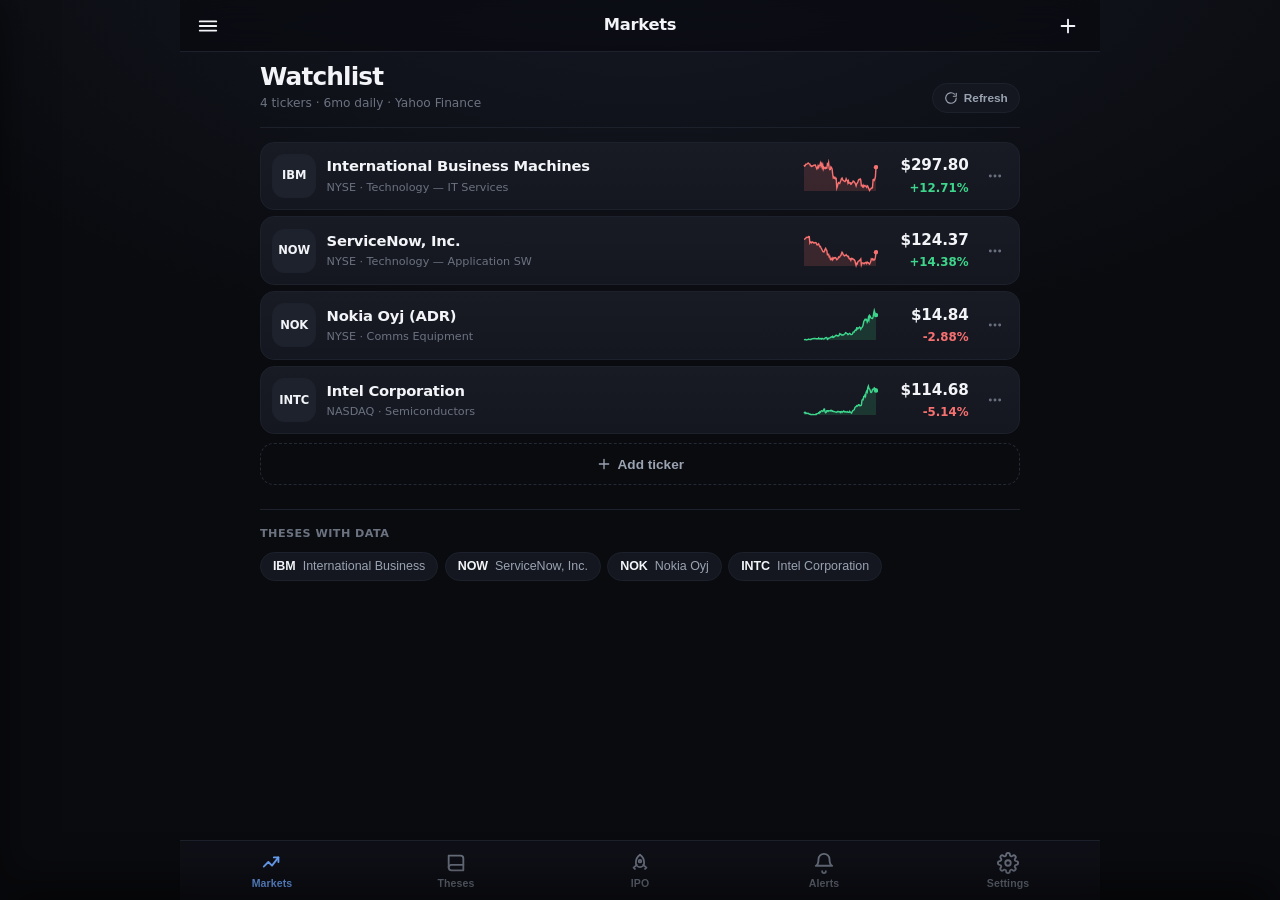
==== commit 572e3a9b: "Add IPO Play tab: category filters + deep Godel-sourced dives New 5th "IPO" tab surfacing 10 recent/" ====
--- a/index.html
+++ b/index.html
@@ -30,6 +30,10 @@
       <button type="button" class="tab" data-tab="theses" aria-label="Theses">
         <svg viewBox="0 0 24 24" width="22" height="22" fill="none" stroke="currentColor" stroke-width="2" stroke-linecap="round" stroke-linejoin="round"><path d="M4 4h13a3 3 0 013 3v13H7a3 3 0 01-3-3V4z"/><path d="M4 17a3 3 0 013-3h13"/></svg>
         <span>Theses</span>
+      </button>
+      <button type="button" class="tab" data-tab="ipo" aria-label="IPO">
+        <svg viewBox="0 0 24 24" width="22" height="22" fill="none" stroke="currentColor" stroke-width="2" stroke-linecap="round" stroke-linejoin="round"><path d="M12 3c3 2 4.5 5 4.5 9a4.5 4.5 0 01-9 0c0-4 1.5-7 4.5-9z"/><path d="M8.5 14L5 17l1.5 1.5M15.5 14L19 17l-1.5 1.5"/><circle cx="12" cy="10" r="1.4"/></svg>
+        <span>IPO</span>
       </button>
       <button type="button" class="tab" data-tab="alerts" aria-label="Alerts">
         <svg viewBox="0 0 24 24" width="22" height="22" fill="none" stroke="currentColor" stroke-width="2" stroke-linecap="round" stroke-linejoin="round"><path d="M6 8a6 6 0 1112 0c0 6 3 7 3 7H3s3-1 3-7z"/><path d="M10 21a2 2 0 004 0"/></svg>
--- a/styles.css
+++ b/styles.css
@@ -113,7 +113,7 @@
 .tabbar {
   position: sticky; bottom: 0; z-index: 30;
   display: grid;
-  grid-template-columns: repeat(4, 1fr);
+  grid-template-columns: repeat(5, 1fr);
   gap: 0;
   height: calc(var(--tabbar-h) + var(--safe-bottom));
   padding-bottom: var(--safe-bottom);
@@ -549,6 +549,83 @@
 .zone-empty { color: var(--faint); font-size: 0.82rem; }
 
 /* ============================================================
+   IPO PLAY
+   ============================================================ */
+.filter-block { display: flex; flex-direction: column; gap: 0.45rem; margin-bottom: 1.1rem; }
+.filter-row { display: flex; gap: 0.4rem; overflow-x: auto; -webkit-overflow-scrolling: touch; scrollbar-width: none; padding-bottom: 0.1rem; }
+.filter-row::-webkit-scrollbar { display: none; }
+.filter-row.wrap { flex-wrap: wrap; overflow-x: visible; }
+.filter-chip {
+  appearance: none;
+  flex: 0 0 auto;
+  background: var(--surface);
+  border: 1px solid var(--border-soft);
+  color: var(--muted);
+  padding: 0.4rem 0.8rem;
+  border-radius: 999px;
+  font-size: 0.76rem; font-weight: 650;
+  letter-spacing: -0.01em;
+  cursor: pointer;
+  white-space: nowrap;
+  transition: background 0.18s var(--ease), color 0.18s var(--ease), border-color 0.18s var(--ease);
+}
+.filter-chip:hover { color: var(--text); border-color: var(--border); }
+.filter-chip.active {
+  background: color-mix(in srgb, var(--accent) 16%, transparent);
+  border-color: color-mix(in srgb, var(--accent) 45%, var(--border));
+  color: var(--accent);
+}
+
+.cat-tags { display: flex; flex-wrap: wrap; gap: 0.3rem; margin-bottom: 0.7rem; }
+.cat-tag {
+  font-size: 0.64rem; font-weight: 650; letter-spacing: 0.01em;
+  padding: 0.18rem 0.5rem;
+  border-radius: 6px;
+  background: var(--surface-3);
+  color: var(--muted);
+  border: 1px solid var(--border-soft);
+}
+
+.ipo-card .thesis-card-title { margin-bottom: 0.5rem; }
+.ipo-journey {
+  display: flex; align-items: center; gap: 0.4rem;
+  flex-wrap: wrap;
+  padding: 0.55rem 0;
+  margin-bottom: 0.2rem;
+}
+.ij-step { display: inline-flex; flex-direction: column; line-height: 1.1; }
+.ij-l { font-size: 0.58rem; color: var(--faint); text-transform: uppercase; letter-spacing: 0.04em; }
+.ij-v { font-size: 0.92rem; font-weight: 750; letter-spacing: -0.01em; font-variant-numeric: tabular-nums; }
+.ij-arrow { color: var(--faint); font-size: 0.85rem; }
+.ipo-journey.upcoming .ij-step { margin-right: 1.1rem; }
+
+.ipo-detail-head { display: flex; align-items: center; gap: 0.5rem; margin-bottom: 0.2rem; }
+.ipo-detail-head .badge { margin-bottom: 0; }
+
+.timeline { list-style: none; display: flex; flex-direction: column; margin: 0.4rem 0 1.2rem; }
+.timeline-item { display: grid; grid-template-columns: 16px 1fr; gap: 0.7rem; position: relative; padding-bottom: 0.9rem; }
+.timeline-item:not(:last-child)::before {
+  content: ""; position: absolute;
+  left: 7px; top: 14px; bottom: 0;
+  width: 1px; background: var(--border);
+}
+.tl-dot {
+  width: 11px; height: 11px; margin-top: 4px;
+  border-radius: 999px;
+  background: var(--accent);
+  box-shadow: 0 0 0 3px color-mix(in srgb, var(--accent) 18%, transparent);
+}
+.tl-body { min-width: 0; }
+.tl-head { display: flex; align-items: baseline; justify-content: space-between; gap: 0.5rem; }
+.tl-type { font-weight: 700; font-size: 0.82rem; letter-spacing: -0.01em; }
+.tl-date { font-size: 0.7rem; color: var(--faint); font-variant-numeric: tabular-nums; white-space: nowrap; }
+.tl-desc { font-size: 0.8rem; color: var(--muted); line-height: 1.5; margin-top: 0.15rem; }
+
+@media (max-width: 380px) {
+  .tab { font-size: 0.6rem; }
+}
+
+/* ============================================================
    SETTINGS
    ============================================================ */
 .settings { list-style: none; display: flex; flex-direction: column; gap: 0.4rem; }
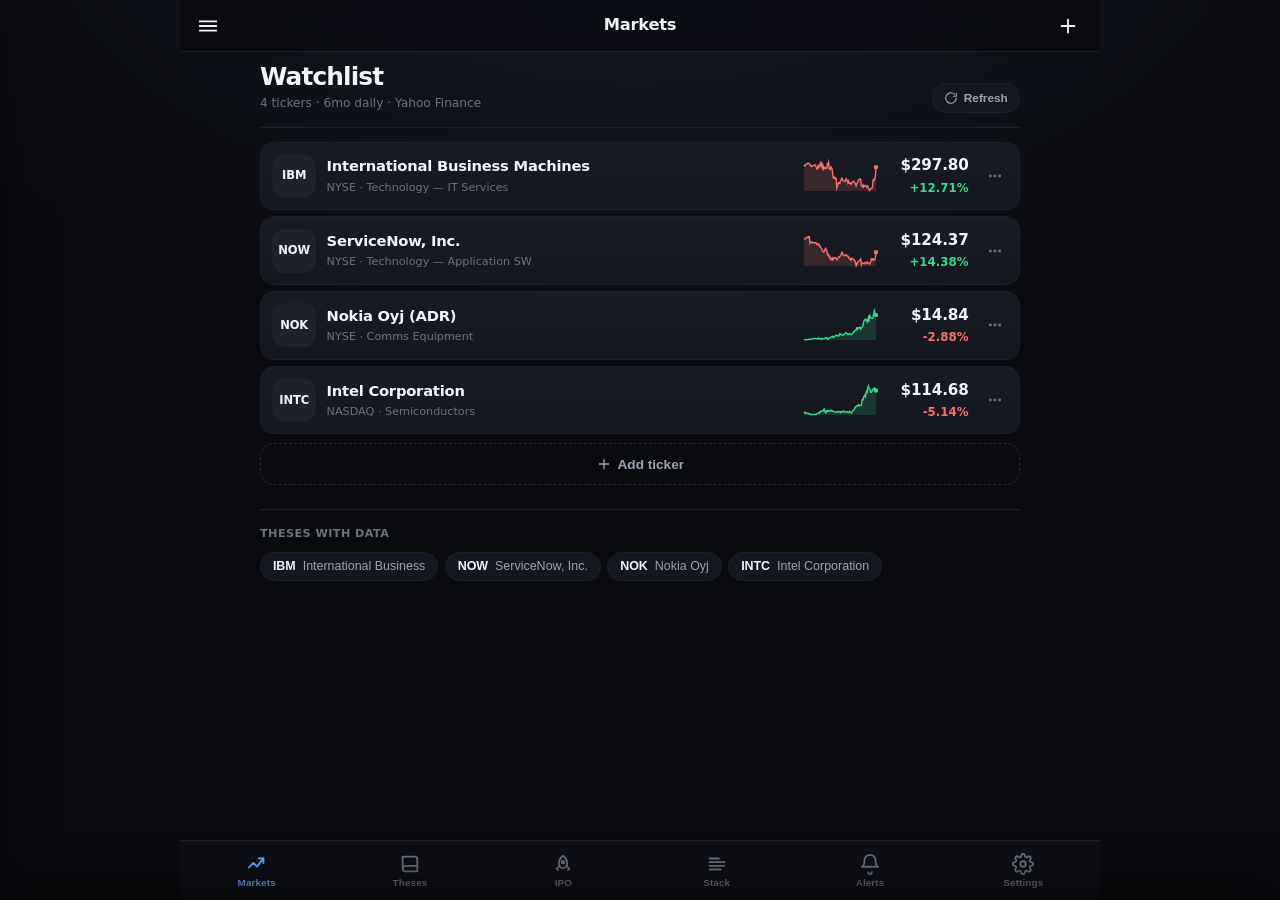
==== commit 0812ebff: "Integrate AI chip stack into the main app shell. Add Stack tab with hash routing, chip-stack module," ====
--- a/index.html
+++ b/index.html
@@ -35,6 +35,10 @@
         <svg viewBox="0 0 24 24" width="22" height="22" fill="none" stroke="currentColor" stroke-width="2" stroke-linecap="round" stroke-linejoin="round"><path d="M12 3c3 2 4.5 5 4.5 9a4.5 4.5 0 01-9 0c0-4 1.5-7 4.5-9z"/><path d="M8.5 14L5 17l1.5 1.5M15.5 14L19 17l-1.5 1.5"/><circle cx="12" cy="10" r="1.4"/></svg>
         <span>IPO</span>
       </button>
+      <button type="button" class="tab" data-tab="stack" aria-label="Stack">
+        <svg viewBox="0 0 24 24" width="22" height="22" fill="none" stroke="currentColor" stroke-width="2" stroke-linecap="round" stroke-linejoin="round"><path d="M4 14h16M4 10h16M4 6h10M4 18h12"/></svg>
+        <span>Stack</span>
+      </button>
       <button type="button" class="tab" data-tab="alerts" aria-label="Alerts">
         <svg viewBox="0 0 24 24" width="22" height="22" fill="none" stroke="currentColor" stroke-width="2" stroke-linecap="round" stroke-linejoin="round"><path d="M6 8a6 6 0 1112 0c0 6 3 7 3 7H3s3-1 3-7z"/><path d="M10 21a2 2 0 004 0"/></svg>
         <span>Alerts</span>
@@ -53,7 +57,7 @@
             <div class="brand-mark">F</div>
             <div>
               <div class="brand-name">Free Food</div>
-              <div class="brand-sub">Markets · Theses · Watchlist</div>
+              <div class="brand-sub">Markets · Theses · Stack · IPO</div>
             </div>
           </div>
           <button type="button" class="icon-btn" data-close aria-label="Close menu">
@@ -81,6 +85,7 @@
 
   <script src="data.js"></script>
   <script src="vpvr.js"></script>
+  <script src="chip-stack.js"></script>
   <script src="app.js"></script>
 </body>
 </html>
--- a/styles.css
+++ b/styles.css
@@ -113,7 +113,7 @@
 .tabbar {
   position: sticky; bottom: 0; z-index: 30;
   display: grid;
-  grid-template-columns: repeat(5, 1fr);
+  grid-template-columns: repeat(6, 1fr);
   gap: 0;
   height: calc(var(--tabbar-h) + var(--safe-bottom));
   padding-bottom: var(--safe-bottom);
@@ -549,6 +549,65 @@
 .zone-empty { color: var(--faint); font-size: 0.82rem; }
 
 /* ============================================================
+   AI CHIP STACK
+   ============================================================ */
+.stack-hero { margin-bottom: 0.4rem; }
+.layer-head {
+  display: flex; align-items: baseline; gap: 0.55rem;
+  margin: 1.6rem 0 0.7rem;
+}
+.layer-num {
+  font-size: 0.72rem; font-weight: 800; letter-spacing: 0.04em;
+  color: var(--accent);
+  background: color-mix(in srgb, var(--accent) 14%, transparent);
+  border: 1px solid color-mix(in srgb, var(--accent) 30%, var(--border-soft));
+  border-radius: 7px;
+  padding: 0.15rem 0.45rem;
+  font-variant-numeric: tabular-nums;
+}
+.layer-title { font-size: 1.02rem; font-weight: 750; letter-spacing: -0.02em; }
+.layer-sub { font-size: 0.72rem; color: var(--faint); margin-left: auto; }
+.score-pill { display: inline-flex; align-items: baseline; gap: 0.12rem; font-variant-numeric: tabular-nums; }
+.score-pill b { font-size: 0.72rem; }
+.priv-dot {
+  display: inline-block; width: 6px; height: 6px; border-radius: 999px;
+  background: var(--warning); margin-right: 0.35rem; vertical-align: middle;
+}
+.flow-group { margin-top: 0.5rem; }
+.flow-label {
+  font-size: 0.68rem; font-weight: 700; letter-spacing: 0.03em;
+  text-transform: uppercase; color: var(--faint); margin-bottom: 0.4rem;
+}
+.flow-list { list-style: none; display: flex; flex-direction: column; gap: 0.35rem; }
+.flow-item {
+  display: flex; align-items: center; gap: 0.55rem;
+  width: 100%; text-align: left;
+  appearance: none; cursor: pointer;
+  background: var(--surface); border: 1px solid var(--border-soft);
+  border-radius: var(--radius-sm);
+  padding: 0.5rem 0.6rem;
+  color: var(--text);
+  transition: background 0.18s var(--ease), border-color 0.18s var(--ease);
+}
+.flow-item:hover { background: var(--surface-2); border-color: var(--border); }
+.flow-item[disabled] { cursor: default; opacity: 0.85; }
+.flow-item[disabled]:hover { background: var(--surface); border-color: var(--border-soft); }
+.flow-arrow { color: var(--faint); flex: 0 0 auto; }
+.flow-node { font-weight: 650; letter-spacing: -0.01em; }
+.flow-rel { font-size: 0.68rem; color: var(--faint); margin-left: auto; white-space: nowrap; }
+.flow-w {
+  font-size: 0.62rem; font-weight: 800; font-variant-numeric: tabular-nums;
+  padding: 0.1rem 0.38rem; border-radius: 999px;
+  background: var(--surface-3); color: var(--muted);
+}
+.flow-w.w5 { background: color-mix(in srgb, var(--success) 18%, transparent); color: var(--success); }
+.flow-w.w4 { background: color-mix(in srgb, var(--info) 18%, transparent); color: var(--info); }
+.src-list { list-style: none; display: flex; flex-direction: column; gap: 0.3rem; }
+.src-list a { font-size: 0.78rem; word-break: break-all; }
+.sheet-tags { display: flex; flex-wrap: wrap; gap: 0.3rem; margin: 0.5rem 0 0.2rem; }
+.tabbar .tab span { font-size: 0.62rem; }
+
+/* ============================================================
    IPO PLAY
    ============================================================ */
 .filter-block { display: flex; flex-direction: column; gap: 0.45rem; margin-bottom: 1.1rem; }
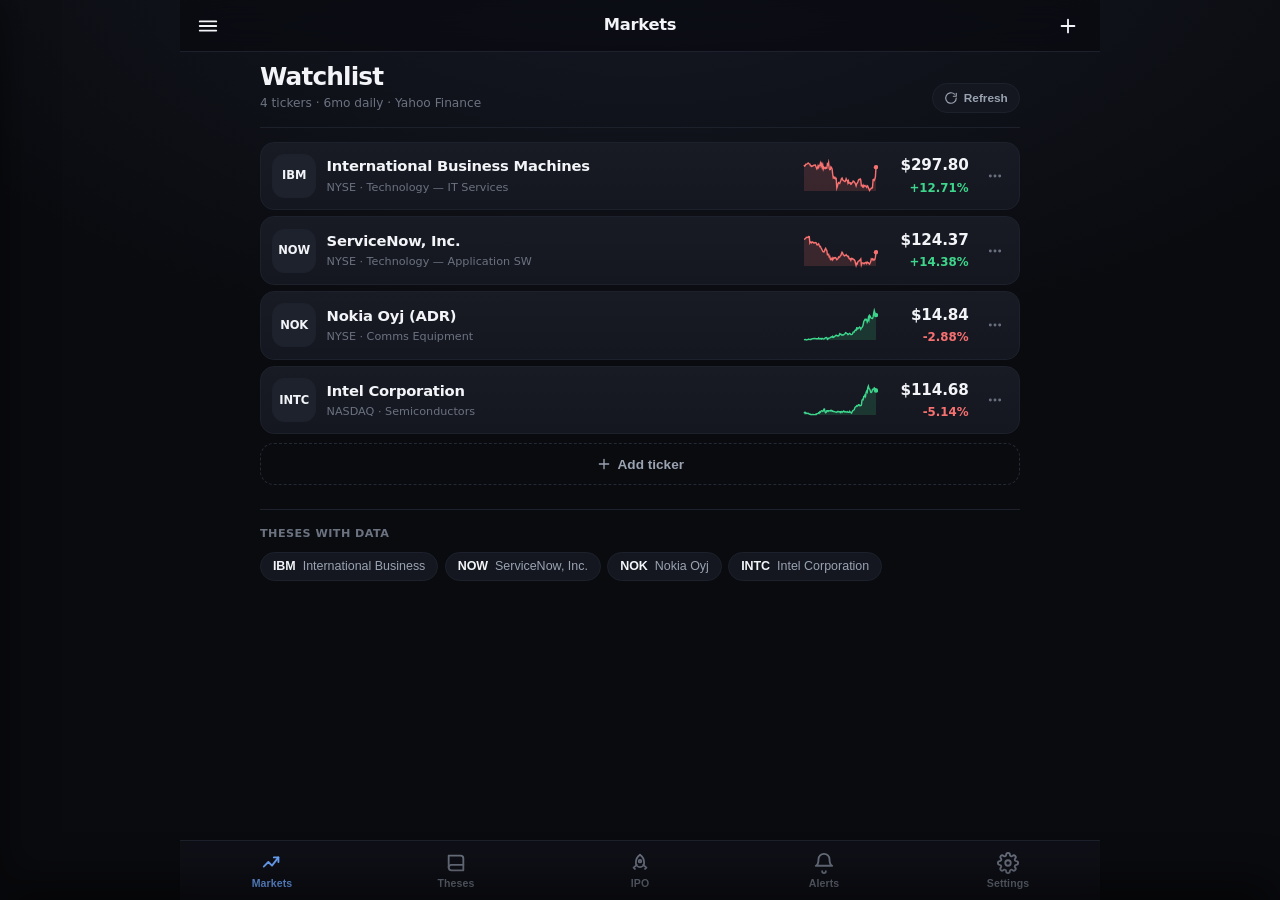
==== commit bcc255ae: "Fix chip stack: move out of tab bar and sync GitHub Pages deploy. Stack lives under Theses entry + d" ====
--- a/index.html
+++ b/index.html
@@ -34,10 +34,6 @@
       <button type="button" class="tab" data-tab="ipo" aria-label="IPO">
         <svg viewBox="0 0 24 24" width="22" height="22" fill="none" stroke="currentColor" stroke-width="2" stroke-linecap="round" stroke-linejoin="round"><path d="M12 3c3 2 4.5 5 4.5 9a4.5 4.5 0 01-9 0c0-4 1.5-7 4.5-9z"/><path d="M8.5 14L5 17l1.5 1.5M15.5 14L19 17l-1.5 1.5"/><circle cx="12" cy="10" r="1.4"/></svg>
         <span>IPO</span>
-      </button>
-      <button type="button" class="tab" data-tab="stack" aria-label="Stack">
-        <svg viewBox="0 0 24 24" width="22" height="22" fill="none" stroke="currentColor" stroke-width="2" stroke-linecap="round" stroke-linejoin="round"><path d="M4 14h16M4 10h16M4 6h10M4 18h12"/></svg>
-        <span>Stack</span>
       </button>
       <button type="button" class="tab" data-tab="alerts" aria-label="Alerts">
         <svg viewBox="0 0 24 24" width="22" height="22" fill="none" stroke="currentColor" stroke-width="2" stroke-linecap="round" stroke-linejoin="round"><path d="M6 8a6 6 0 1112 0c0 6 3 7 3 7H3s3-1 3-7z"/><path d="M10 21a2 2 0 004 0"/></svg>
--- a/styles.css
+++ b/styles.css
@@ -113,7 +113,7 @@
 .tabbar {
   position: sticky; bottom: 0; z-index: 30;
   display: grid;
-  grid-template-columns: repeat(6, 1fr);
+  grid-template-columns: repeat(5, 1fr);
   gap: 0;
   height: calc(var(--tabbar-h) + var(--safe-bottom));
   padding-bottom: var(--safe-bottom);
@@ -605,7 +605,32 @@
 .src-list { list-style: none; display: flex; flex-direction: column; gap: 0.3rem; }
 .src-list a { font-size: 0.78rem; word-break: break-all; }
 .sheet-tags { display: flex; flex-wrap: wrap; gap: 0.3rem; margin: 0.5rem 0 0.2rem; }
-.tabbar .tab span { font-size: 0.62rem; }
+
+.stack-entry {
+  display: flex; align-items: center; gap: 0.85rem;
+  width: 100%; text-align: left;
+  appearance: none; cursor: pointer;
+  margin-bottom: 1.15rem;
+  padding: 0.85rem 0.95rem;
+  border-radius: var(--radius);
+  background: linear-gradient(135deg, color-mix(in srgb, var(--accent) 12%, var(--surface)), var(--surface));
+  border: 1px solid color-mix(in srgb, var(--accent) 28%, var(--border-soft));
+  color: var(--text);
+  transition: background 0.18s var(--ease), border-color 0.18s var(--ease);
+}
+.stack-entry:hover { border-color: color-mix(in srgb, var(--accent) 45%, var(--border)); }
+.stack-entry-icon {
+  flex: 0 0 auto;
+  width: 40px; height: 40px;
+  display: grid; place-items: center;
+  border-radius: 10px;
+  background: color-mix(in srgb, var(--accent) 18%, transparent);
+  color: var(--accent);
+}
+.stack-entry-main { flex: 1; min-width: 0; }
+.stack-entry-title { font-size: 0.95rem; font-weight: 750; letter-spacing: -0.02em; }
+.stack-entry-sub { font-size: 0.72rem; color: var(--muted); margin-top: 0.12rem; }
+.stack-entry-arrow { color: var(--faint); flex: 0 0 auto; }
 
 /* ============================================================
    IPO PLAY
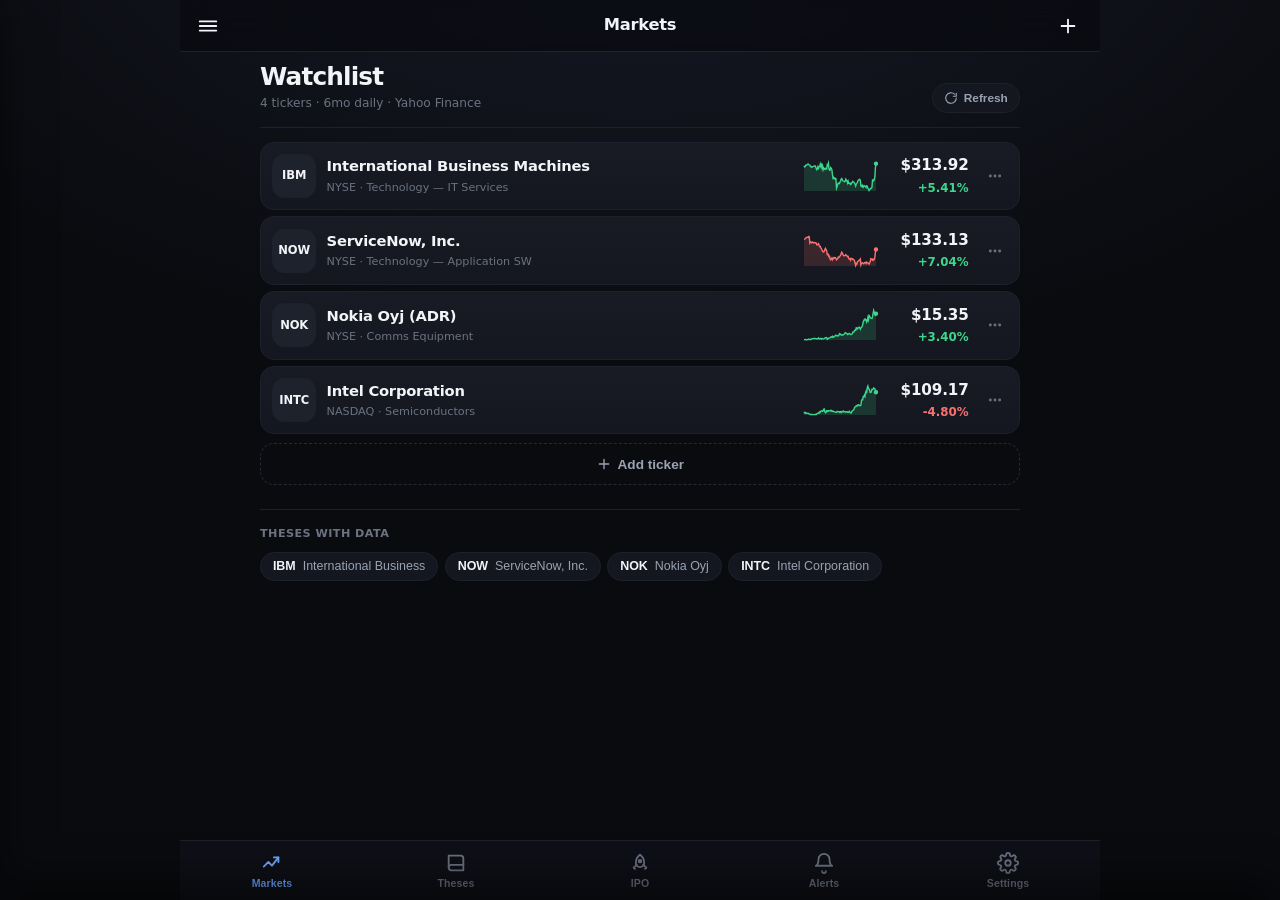
==== commit 6d48a339: "Add 10-year price and earnings charts on thesis pages. Fetch 10y monthly OHLCV and quarterly/annual " ====
--- a/index.html
+++ b/index.html
@@ -82,6 +82,7 @@
   <script src="data.js"></script>
   <script src="vpvr.js"></script>
   <script src="chip-stack.js"></script>
+  <script src="thesis-charts.js"></script>
   <script src="app.js"></script>
 </body>
 </html>
--- a/styles.css
+++ b/styles.css
@@ -854,6 +854,18 @@
   min-height: 220px;
 }
 .chart-box canvas { width: 100% !important; height: 200px !important; }
+.chart-box-lg { min-height: 280px; }
+.chart-box-lg canvas { height: 260px !important; }
+.chart-box-xl { min-height: 340px; }
+.chart-box-xl canvas { height: 320px !important; }
+.chart-section-title {
+  font-size: 1.05rem; font-weight: 750; letter-spacing: -0.02em;
+  margin: 1.5rem 0 0.35rem;
+}
+.chart-section-lead {
+  font-size: 0.82rem; color: var(--muted); line-height: 1.5;
+  margin: 0 0 0.75rem;
+}
 .caption { font-size: 0.7rem; color: var(--faint); margin-bottom: 1.1rem; line-height: 1.45; }
 
 .mini-plots-section { margin: 0 0 1.6rem; }
